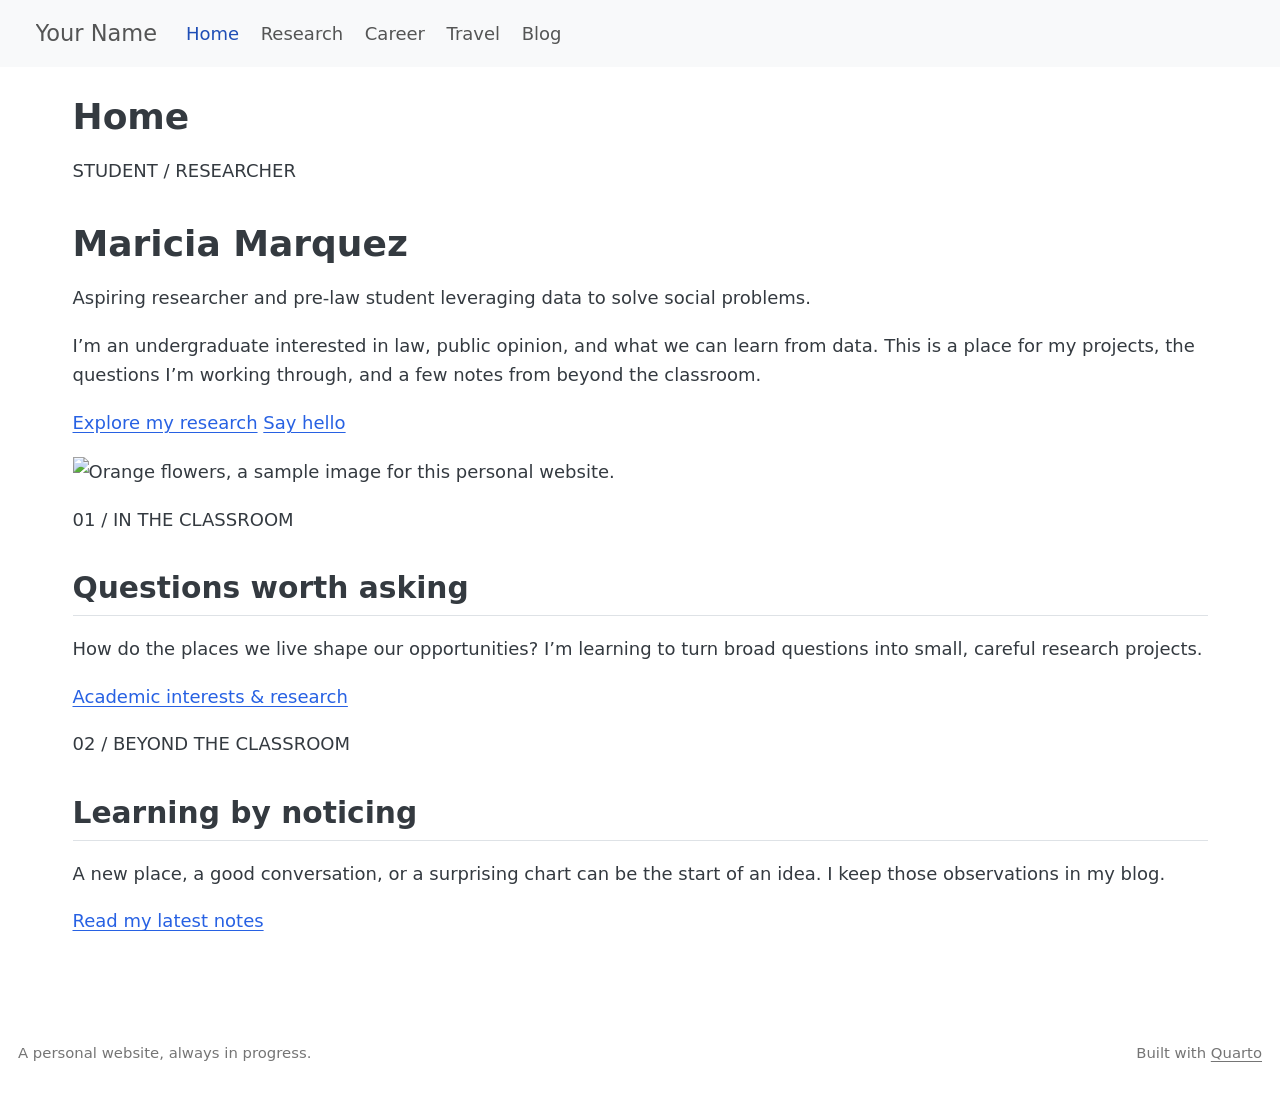
==== docs/index.html @ a5528a69 "update image" ====
<!DOCTYPE html>
<html xmlns="http://www.w3.org/1999/xhtml" lang="en" xml:lang="en"><head>

<meta charset="utf-8">
<meta name="generator" content="quarto-1.8.25">

<meta name="viewport" content="width=device-width, initial-scale=1.0, user-scalable=yes">


<title>Home – Your Name</title>
<style>
code{white-space: pre-wrap;}
span.smallcaps{font-variant: small-caps;}
div.columns{display: flex; gap: min(4vw, 1.5em);}
div.column{flex: auto; overflow-x: auto;}
div.hanging-indent{margin-left: 1.5em; text-indent: -1.5em;}
ul.task-list{list-style: none;}
ul.task-list li input[type="checkbox"] {
  width: 0.8em;
  margin: 0 0.8em 0.2em -1em; /* quarto-specific, see https://github.com/quarto-dev/quarto-cli/issues/4556 */ 
  vertical-align: middle;
}
</style>


<script src="site_libs/quarto-nav/quarto-nav.js"></script>
<script src="site_libs/quarto-nav/headroom.min.js"></script>
<script src="site_libs/clipboard/clipboard.min.js"></script>
<script src="site_libs/quarto-html/quarto.js" type="module"></script>
<script src="site_libs/quarto-html/tabsets/tabsets.js" type="module"></script>
<script src="site_libs/quarto-html/axe/axe-check.js" type="module"></script>
<script src="site_libs/quarto-html/popper.min.js"></script>
<script src="site_libs/quarto-html/tippy.umd.min.js"></script>
<link href="site_libs/quarto-html/tippy.css" rel="stylesheet">
<link href="site_libs/quarto-html/quarto-syntax-highlighting-7b89279ff1a6dce999919e0e67d4d9ec.css" rel="stylesheet" id="quarto-text-highlighting-styles">
<script src="site_libs/bootstrap/bootstrap.min.js"></script>
<link href="site_libs/bootstrap/bootstrap-icons.css" rel="stylesheet">
<link href="site_libs/bootstrap/bootstrap-f6d38c8fd67fa049058913888294f1d0.min.css" rel="stylesheet" append-hash="true" id="quarto-bootstrap" data-mode="light">
<script id="quarto-search-options" type="application/json">{
  "language": {
    "search-no-results-text": "No results",
    "search-matching-documents-text": "matching documents",
    "search-copy-link-title": "Copy link to search",
    "search-hide-matches-text": "Hide additional matches",
    "search-more-match-text": "more match in this document",
    "search-more-matches-text": "more matches in this document",
    "search-clear-button-title": "Clear",
    "search-text-placeholder": "",
    "search-detached-cancel-button-title": "Cancel",
    "search-submit-button-title": "Submit",
    "search-label": "Search"
  }
}</script>


<link rel="stylesheet" href="./_design/styles.css">
</head>

<body class="nav-fixed home-page quarto-light">

<div id="quarto-search-results"></div>
  <header id="quarto-header" class="headroom fixed-top">
    <nav class="navbar navbar-expand-lg " data-bs-theme="dark">
      <div class="navbar-container container-fluid">
      <div class="navbar-brand-container mx-auto">
    <a href="./index.html" class="navbar-brand navbar-brand-logo">
    </a>
    <a class="navbar-brand" href="./index.html">
    <span class="navbar-title">Your Name</span>
    </a>
  </div>
          <button class="navbar-toggler" type="button" data-bs-toggle="collapse" data-bs-target="#navbarCollapse" aria-controls="navbarCollapse" role="menu" aria-expanded="false" aria-label="Toggle navigation" onclick="if (window.quartoToggleHeadroom) { window.quartoToggleHeadroom(); }">
  <span class="navbar-toggler-icon"></span>
</button>
          <div class="collapse navbar-collapse" id="navbarCollapse">
            <ul class="navbar-nav navbar-nav-scroll me-auto">
  <li class="nav-item">
    <a class="nav-link active" href="./index.html" aria-current="page"> 
<span class="menu-text">Home</span></a>
  </li>  
  <li class="nav-item">
    <a class="nav-link" href="./research.html"> 
<span class="menu-text">Research</span></a>
  </li>  
  <li class="nav-item">
    <a class="nav-link" href="./career.html"> 
<span class="menu-text">Career</span></a>
  </li>  
  <li class="nav-item">
    <a class="nav-link" href="./travel.html"> 
<span class="menu-text">Travel</span></a>
  </li>  
  <li class="nav-item">
    <a class="nav-link" href="./blog.html"> 
<span class="menu-text">Blog</span></a>
  </li>  
</ul>
          </div> <!-- /navcollapse -->
            <div class="quarto-navbar-tools">
</div>
      </div> <!-- /container-fluid -->
    </nav>
</header>
<!-- content -->
<div id="quarto-content" class="quarto-container page-columns page-rows-contents page-layout-full page-navbar">
<!-- sidebar -->
<!-- margin-sidebar -->
    
<!-- main -->
<main class="content column-page" id="quarto-document-content">

<header id="title-block-header" class="quarto-title-block default">
<div class="quarto-title">
<h1 class="title">Home</h1>
</div>



<div class="quarto-title-meta column-page">

    
  
    
  </div>
  


</header>


<!-- HOME: replace the name, introduction, and email below. Keep the ::: layout lines. -->
<div class="home-hero">
<div class="hero-copy">
<p><span class="eyebrow">STUDENT / RESEARCHER</span></p>
<section id="maricia-marquez" class="level1 display-name">
<h1 class="display-name">Maricia Marquez</h1>
<p><span class="hero-subtitle">Aspiring researcher and pre-law student leveraging data to solve social problems.</span></p>
<p>I’m an undergraduate interested in law, public opinion, and what we can learn from data. This is a place for my projects, the questions I’m working through, and a few notes from beyond the classroom.</p>
<p><a href="./research.html" class="primary-link">Explore my research</a> <a href="mailto:you@example.com" class="quiet-link">Say hello</a></p>
</section>
</div>
<div class="hero-photo">
<!-- Replace images/profile.jpg with your photo. Update the description in fig-alt too. -->
<p><img src="./Users/marciemarquez/Downloads/Computational Social Science/Academic Website/images/MariciaMarquez_Headshot copy.jpg" class="img-fluid" alt="Orange flowers, a sample image for this personal website."></p>
</div>
</div>
<div class="home-notes">
<div class="home-note">
<p><span class="eyebrow">01 / IN THE CLASSROOM</span></p>
<section id="questions-worth-asking" class="level2">
<h2 data-anchor-id="questions-worth-asking">Questions worth asking</h2>
<p>How do the places we live shape our opportunities? I’m learning to turn broad questions into small, careful research projects.</p>
<p><a href="./research.html">Academic interests &amp; research</a></p>
</section>
</div>
<div class="home-note">
<p><span class="eyebrow">02 / BEYOND THE CLASSROOM</span></p>
<section id="learning-by-noticing" class="level2">
<h2 data-anchor-id="learning-by-noticing">Learning by noticing</h2>
<p>A new place, a good conversation, or a surprising chart can be the start of an idea. I keep those observations in my blog.</p>
<p><a href="./blog.html">Read my latest notes</a></p>
</section>
</div>
</div>



</main> <!-- /main -->
<script id="quarto-html-after-body" type="application/javascript">
  window.document.addEventListener("DOMContentLoaded", function (event) {
    const isCodeAnnotation = (el) => {
      for (const clz of el.classList) {
        if (clz.startsWith('code-annotation-')) {                     
          return true;
        }
      }
      return false;
    }
    const onCopySuccess = function(e) {
      // button target
      const button = e.trigger;
      // don't keep focus
      button.blur();
      // flash "checked"
      button.classList.add('code-copy-button-checked');
      var currentTitle = button.getAttribute("title");
      button.setAttribute("title", "Copied!");
      let tooltip;
      if (window.bootstrap) {
        button.setAttribute("data-bs-toggle", "tooltip");
        button.setAttribute("data-bs-placement", "left");
        button.setAttribute("data-bs-title", "Copied!");
        tooltip = new bootstrap.Tooltip(button, 
          { trigger: "manual", 
            customClass: "code-copy-button-tooltip",
            offset: [0, -8]});
        tooltip.show();    
      }
      setTimeout(function() {
        if (tooltip) {
          tooltip.hide();
          button.removeAttribute("data-bs-title");
          button.removeAttribute("data-bs-toggle");
          button.removeAttribute("data-bs-placement");
        }
        button.setAttribute("title", currentTitle);
        button.classList.remove('code-copy-button-checked');
      }, 1000);
      // clear code selection
      e.clearSelection();
    }
    const getTextToCopy = function(trigger) {
      const outerScaffold = trigger.parentElement.cloneNode(true);
      const codeEl = outerScaffold.querySelector('code');
      for (const childEl of codeEl.children) {
        if (isCodeAnnotation(childEl)) {
          childEl.remove();
        }
      }
      return codeEl.innerText;
    }
    const clipboard = new window.ClipboardJS('.code-copy-button:not([data-in-quarto-modal])', {
      text: getTextToCopy
    });
    clipboard.on('success', onCopySuccess);
    if (window.document.getElementById('quarto-embedded-source-code-modal')) {
      const clipboardModal = new window.ClipboardJS('.code-copy-button[data-in-quarto-modal]', {
        text: getTextToCopy,
        container: window.document.getElementById('quarto-embedded-source-code-modal')
      });
      clipboardModal.on('success', onCopySuccess);
    }
      var localhostRegex = new RegExp(/^(?:http|https):\/\/localhost\:?[0-9]*\//);
      var mailtoRegex = new RegExp(/^mailto:/);
        var filterRegex = new RegExp('/' + window.location.host + '/');
      var isInternal = (href) => {
          return filterRegex.test(href) || localhostRegex.test(href) || mailtoRegex.test(href);
      }
      // Inspect non-navigation links and adorn them if external
     var links = window.document.querySelectorAll('a[href]:not(.nav-link):not(.navbar-brand):not(.toc-action):not(.sidebar-link):not(.sidebar-item-toggle):not(.pagination-link):not(.no-external):not([aria-hidden]):not(.dropdown-item):not(.quarto-navigation-tool):not(.about-link)');
      for (var i=0; i<links.length; i++) {
        const link = links[i];
        if (!isInternal(link.href)) {
          // undo the damage that might have been done by quarto-nav.js in the case of
          // links that we want to consider external
          if (link.dataset.originalHref !== undefined) {
            link.href = link.dataset.originalHref;
          }
            // target, if specified
            link.setAttribute("target", "_blank");
            if (link.getAttribute("rel") === null) {
              link.setAttribute("rel", "noopener");
            }
        }
      }
    function tippyHover(el, contentFn, onTriggerFn, onUntriggerFn) {
      const config = {
        allowHTML: true,
        maxWidth: 500,
        delay: 100,
        arrow: false,
        appendTo: function(el) {
            return el.parentElement;
        },
        interactive: true,
        interactiveBorder: 10,
        theme: 'quarto',
        placement: 'bottom-start',
      };
      if (contentFn) {
        config.content = contentFn;
      }
      if (onTriggerFn) {
        config.onTrigger = onTriggerFn;
      }
      if (onUntriggerFn) {
        config.onUntrigger = onUntriggerFn;
      }
      window.tippy(el, config); 
    }
    const noterefs = window.document.querySelectorAll('a[role="doc-noteref"]');
    for (var i=0; i<noterefs.length; i++) {
      const ref = noterefs[i];
      tippyHover(ref, function() {
        // use id or data attribute instead here
        let href = ref.getAttribute('data-footnote-href') || ref.getAttribute('href');
        try { href = new URL(href).hash; } catch {}
        const id = href.replace(/^#\/?/, "");
        const note = window.document.getElementById(id);
        if (note) {
          return note.innerHTML;
        } else {
          return "";
        }
      });
    }
    const xrefs = window.document.querySelectorAll('a.quarto-xref');
    const processXRef = (id, note) => {
      // Strip column container classes
      const stripColumnClz = (el) => {
        el.classList.remove("page-full", "page-columns");
        if (el.children) {
          for (const child of el.children) {
            stripColumnClz(child);
          }
        }
      }
      stripColumnClz(note)
      if (id === null || id.startsWith('sec-')) {
        // Special case sections, only their first couple elements
        const container = document.createElement("div");
        if (note.children && note.children.length > 2) {
          container.appendChild(note.children[0].cloneNode(true));
          for (let i = 1; i < note.children.length; i++) {
            const child = note.children[i];
            if (child.tagName === "P" && child.innerText === "") {
              continue;
            } else {
              container.appendChild(child.cloneNode(true));
              break;
            }
          }
          if (window.Quarto?.typesetMath) {
            window.Quarto.typesetMath(container);
          }
          return container.innerHTML
        } else {
          if (window.Quarto?.typesetMath) {
            window.Quarto.typesetMath(note);
          }
          return note.innerHTML;
        }
      } else {
        // Remove any anchor links if they are present
        const anchorLink = note.querySelector('a.anchorjs-link');
        if (anchorLink) {
          anchorLink.remove();
        }
        if (window.Quarto?.typesetMath) {
          window.Quarto.typesetMath(note);
        }
        if (note.classList.contains("callout")) {
          return note.outerHTML;
        } else {
          return note.innerHTML;
        }
      }
    }
    for (var i=0; i<xrefs.length; i++) {
      const xref = xrefs[i];
      tippyHover(xref, undefined, function(instance) {
        instance.disable();
        let url = xref.getAttribute('href');
        let hash = undefined; 
        if (url.startsWith('#')) {
          hash = url;
        } else {
          try { hash = new URL(url).hash; } catch {}
        }
        if (hash) {
          const id = hash.replace(/^#\/?/, "");
          const note = window.document.getElementById(id);
          if (note !== null) {
            try {
              const html = processXRef(id, note.cloneNode(true));
              instance.setContent(html);
            } finally {
              instance.enable();
              instance.show();
            }
          } else {
            // See if we can fetch this
            fetch(url.split('#')[0])
            .then(res => res.text())
            .then(html => {
              const parser = new DOMParser();
              const htmlDoc = parser.parseFromString(html, "text/html");
              const note = htmlDoc.getElementById(id);
              if (note !== null) {
                const html = processXRef(id, note);
                instance.setContent(html);
              } 
            }).finally(() => {
              instance.enable();
              instance.show();
            });
          }
        } else {
          // See if we can fetch a full url (with no hash to target)
          // This is a special case and we should probably do some content thinning / targeting
          fetch(url)
          .then(res => res.text())
          .then(html => {
            const parser = new DOMParser();
            const htmlDoc = parser.parseFromString(html, "text/html");
            const note = htmlDoc.querySelector('main.content');
            if (note !== null) {
              // This should only happen for chapter cross references
              // (since there is no id in the URL)
              // remove the first header
              if (note.children.length > 0 && note.children[0].tagName === "HEADER") {
                note.children[0].remove();
              }
              const html = processXRef(null, note);
              instance.setContent(html);
            } 
          }).finally(() => {
            instance.enable();
            instance.show();
          });
        }
      }, function(instance) {
      });
    }
        let selectedAnnoteEl;
        const selectorForAnnotation = ( cell, annotation) => {
          let cellAttr = 'data-code-cell="' + cell + '"';
          let lineAttr = 'data-code-annotation="' +  annotation + '"';
          const selector = 'span[' + cellAttr + '][' + lineAttr + ']';
          return selector;
        }
        const selectCodeLines = (annoteEl) => {
          const doc = window.document;
          const targetCell = annoteEl.getAttribute("data-target-cell");
          const targetAnnotation = annoteEl.getAttribute("data-target-annotation");
          const annoteSpan = window.document.querySelector(selectorForAnnotation(targetCell, targetAnnotation));
          const lines = annoteSpan.getAttribute("data-code-lines").split(",");
          const lineIds = lines.map((line) => {
            return targetCell + "-" + line;
          })
          let top = null;
          let height = null;
          let parent = null;
          if (lineIds.length > 0) {
              //compute the position of the single el (top and bottom and make a div)
              const el = window.document.getElementById(lineIds[0]);
              top = el.offsetTop;
              height = el.offsetHeight;
              parent = el.parentElement.parentElement;
            if (lineIds.length > 1) {
              const lastEl = window.document.getElementById(lineIds[lineIds.length - 1]);
              const bottom = lastEl.offsetTop + lastEl.offsetHeight;
              height = bottom - top;
            }
            if (top !== null && height !== null && parent !== null) {
              // cook up a div (if necessary) and position it 
              let div = window.document.getElementById("code-annotation-line-highlight");
              if (div === null) {
                div = window.document.createElement("div");
                div.setAttribute("id", "code-annotation-line-highlight");
                div.style.position = 'absolute';
                parent.appendChild(div);
              }
              div.style.top = top - 2 + "px";
              div.style.height = height + 4 + "px";
              div.style.left = 0;
              let gutterDiv = window.document.getElementById("code-annotation-line-highlight-gutter");
              if (gutterDiv === null) {
                gutterDiv = window.document.createElement("div");
                gutterDiv.setAttribute("id", "code-annotation-line-highlight-gutter");
                gutterDiv.style.position = 'absolute';
                const codeCell = window.document.getElementById(targetCell);
                const gutter = codeCell.querySelector('.code-annotation-gutter');
                gutter.appendChild(gutterDiv);
              }
              gutterDiv.style.top = top - 2 + "px";
              gutterDiv.style.height = height + 4 + "px";
            }
            selectedAnnoteEl = annoteEl;
          }
        };
        const unselectCodeLines = () => {
          const elementsIds = ["code-annotation-line-highlight", "code-annotation-line-highlight-gutter"];
          elementsIds.forEach((elId) => {
            const div = window.document.getElementById(elId);
            if (div) {
              div.remove();
            }
          });
          selectedAnnoteEl = undefined;
        };
          // Handle positioning of the toggle
      window.addEventListener(
        "resize",
        throttle(() => {
          elRect = undefined;
          if (selectedAnnoteEl) {
            selectCodeLines(selectedAnnoteEl);
          }
        }, 10)
      );
      function throttle(fn, ms) {
      let throttle = false;
      let timer;
        return (...args) => {
          if(!throttle) { // first call gets through
              fn.apply(this, args);
              throttle = true;
          } else { // all the others get throttled
              if(timer) clearTimeout(timer); // cancel #2
              timer = setTimeout(() => {
                fn.apply(this, args);
                timer = throttle = false;
              }, ms);
          }
        };
      }
        // Attach click handler to the DT
        const annoteDls = window.document.querySelectorAll('dt[data-target-cell]');
        for (const annoteDlNode of annoteDls) {
          annoteDlNode.addEventListener('click', (event) => {
            const clickedEl = event.target;
            if (clickedEl !== selectedAnnoteEl) {
              unselectCodeLines();
              const activeEl = window.document.querySelector('dt[data-target-cell].code-annotation-active');
              if (activeEl) {
                activeEl.classList.remove('code-annotation-active');
              }
              selectCodeLines(clickedEl);
              clickedEl.classList.add('code-annotation-active');
            } else {
              // Unselect the line
              unselectCodeLines();
              clickedEl.classList.remove('code-annotation-active');
            }
          });
        }
    const findCites = (el) => {
      const parentEl = el.parentElement;
      if (parentEl) {
        const cites = parentEl.dataset.cites;
        if (cites) {
          return {
            el,
            cites: cites.split(' ')
          };
        } else {
          return findCites(el.parentElement)
        }
      } else {
        return undefined;
      }
    };
    var bibliorefs = window.document.querySelectorAll('a[role="doc-biblioref"]');
    for (var i=0; i<bibliorefs.length; i++) {
      const ref = bibliorefs[i];
      const citeInfo = findCites(ref);
      if (citeInfo) {
        tippyHover(citeInfo.el, function() {
          var popup = window.document.createElement('div');
          citeInfo.cites.forEach(function(cite) {
            var citeDiv = window.document.createElement('div');
            citeDiv.classList.add('hanging-indent');
            citeDiv.classList.add('csl-entry');
            var biblioDiv = window.document.getElementById('ref-' + cite);
            if (biblioDiv) {
              citeDiv.innerHTML = biblioDiv.innerHTML;
            }
            popup.appendChild(citeDiv);
          });
          return popup.innerHTML;
        });
      }
    }
  });
  </script>
</div> <!-- /content -->
<footer class="footer">
  <div class="nav-footer">
    <div class="nav-footer-left">
<p>A personal website, always in progress.</p>
</div>   
    <div class="nav-footer-center">
      &nbsp;
    </div>
    <div class="nav-footer-right">
<p>Built with <a href="https://quarto.org/">Quarto</a></p>
</div>
  </div>
</footer>




</body></html>
---- docs/site_libs/quarto-html/quarto-syntax-highlighting-7b89279ff1a6dce999919e0e67d4d9ec.css ----
/* quarto syntax highlight colors */
:root {
  --quarto-hl-ot-color: #003B4F;
  --quarto-hl-at-color: #657422;
  --quarto-hl-ss-color: #20794D;
  --quarto-hl-an-color: #5E5E5E;
  --quarto-hl-fu-color: #4758AB;
  --quarto-hl-st-color: #20794D;
  --quarto-hl-cf-color: #003B4F;
  --quarto-hl-op-color: #5E5E5E;
  --quarto-hl-er-color: #AD0000;
  --quarto-hl-bn-color: #AD0000;
  --quarto-hl-al-color: #AD0000;
  --quarto-hl-va-color: #111111;
  --quarto-hl-bu-color: inherit;
  --quarto-hl-ex-color: inherit;
  --quarto-hl-pp-color: #AD0000;
  --quarto-hl-in-color: #5E5E5E;
  --quarto-hl-vs-color: #20794D;
  --quarto-hl-wa-color: #5E5E5E;
  --quarto-hl-do-color: #5E5E5E;
  --quarto-hl-im-color: #00769E;
  --quarto-hl-ch-color: #20794D;
  --quarto-hl-dt-color: #AD0000;
  --quarto-hl-fl-color: #AD0000;
  --quarto-hl-co-color: #5E5E5E;
  --quarto-hl-cv-color: #5E5E5E;
  --quarto-hl-cn-color: #8f5902;
  --quarto-hl-sc-color: #5E5E5E;
  --quarto-hl-dv-color: #AD0000;
  --quarto-hl-kw-color: #003B4F;
}

/* other quarto variables */
:root {
  --quarto-font-monospace: SFMono-Regular, Menlo, Monaco, Consolas, "Liberation Mono", "Courier New", monospace;
}

/* syntax highlight based on Pandoc's rules */
pre > code.sourceCode > span {
  color: #003B4F;
}

code.sourceCode > span {
  color: #003B4F;
}

div.sourceCode,
div.sourceCode pre.sourceCode {
  color: #003B4F;
}

/* Normal */
code span {
  color: #003B4F;
}

/* Alert */
code span.al {
  color: #AD0000;
  font-style: inherit;
}

/* Annotation */
code span.an {
  color: #5E5E5E;
  font-style: inherit;
}

/* Attribute */
code span.at {
  color: #657422;
  font-style: inherit;
}

/* BaseN */
code span.bn {
  color: #AD0000;
  font-style: inherit;
}

/* BuiltIn */
code span.bu {
  font-style: inherit;
}

/* ControlFlow */
code span.cf {
  color: #003B4F;
  font-weight: bold;
  font-style: inherit;
}

/* Char */
code span.ch {
  color: #20794D;
  font-style: inherit;
}

/* Constant */
code span.cn {
  color: #8f5902;
  font-style: inherit;
}

/* Comment */
code span.co {
  color: #5E5E5E;
  font-style: inherit;
}

/* CommentVar */
code span.cv {
  color: #5E5E5E;
  font-style: italic;
}

/* Documentation */
code span.do {
  color: #5E5E5E;
  font-style: italic;
}

/* DataType */
code span.dt {
  color: #AD0000;
  font-style: inherit;
}

/* DecVal */
code span.dv {
  color: #AD0000;
  font-style: inherit;
}

/* Error */
code span.er {
  color: #AD0000;
  font-style: inherit;
}

/* Extension */
code span.ex {
  font-style: inherit;
}

/* Float */
code span.fl {
  color: #AD0000;
  font-style: inherit;
}

/* Function */
code span.fu {
  color: #4758AB;
  font-style: inherit;
}

/* Import */
code span.im {
  color: #00769E;
  font-style: inherit;
}

/* Information */
code span.in {
  color: #5E5E5E;
  font-style: inherit;
}

/* Keyword */
code span.kw {
  color: #003B4F;
  font-weight: bold;
  font-style: inherit;
}

/* Operator */
code span.op {
  color: #5E5E5E;
  font-style: inherit;
}

/* Other */
code span.ot {
  color: #003B4F;
  font-style: inherit;
}

/* Preprocessor */
code span.pp {
  color: #AD0000;
  font-style: inherit;
}

/* SpecialChar */
code span.sc {
  color: #5E5E5E;
  font-style: inherit;
}

/* SpecialString */
code span.ss {
  color: #20794D;
  font-style: inherit;
}

/* String */
code span.st {
  color: #20794D;
  font-style: inherit;
}

/* Variable */
code span.va {
  color: #111111;
  font-style: inherit;
}

/* VerbatimString */
code span.vs {
  color: #20794D;
  font-style: inherit;
}

/* Warning */
code span.wa {
  color: #5E5E5E;
  font-style: italic;
}

.prevent-inlining {
  content: "</";
}

/*# sourceMappingURL=3944bc705cfaf4c80e56f77c5205168a.css.map */
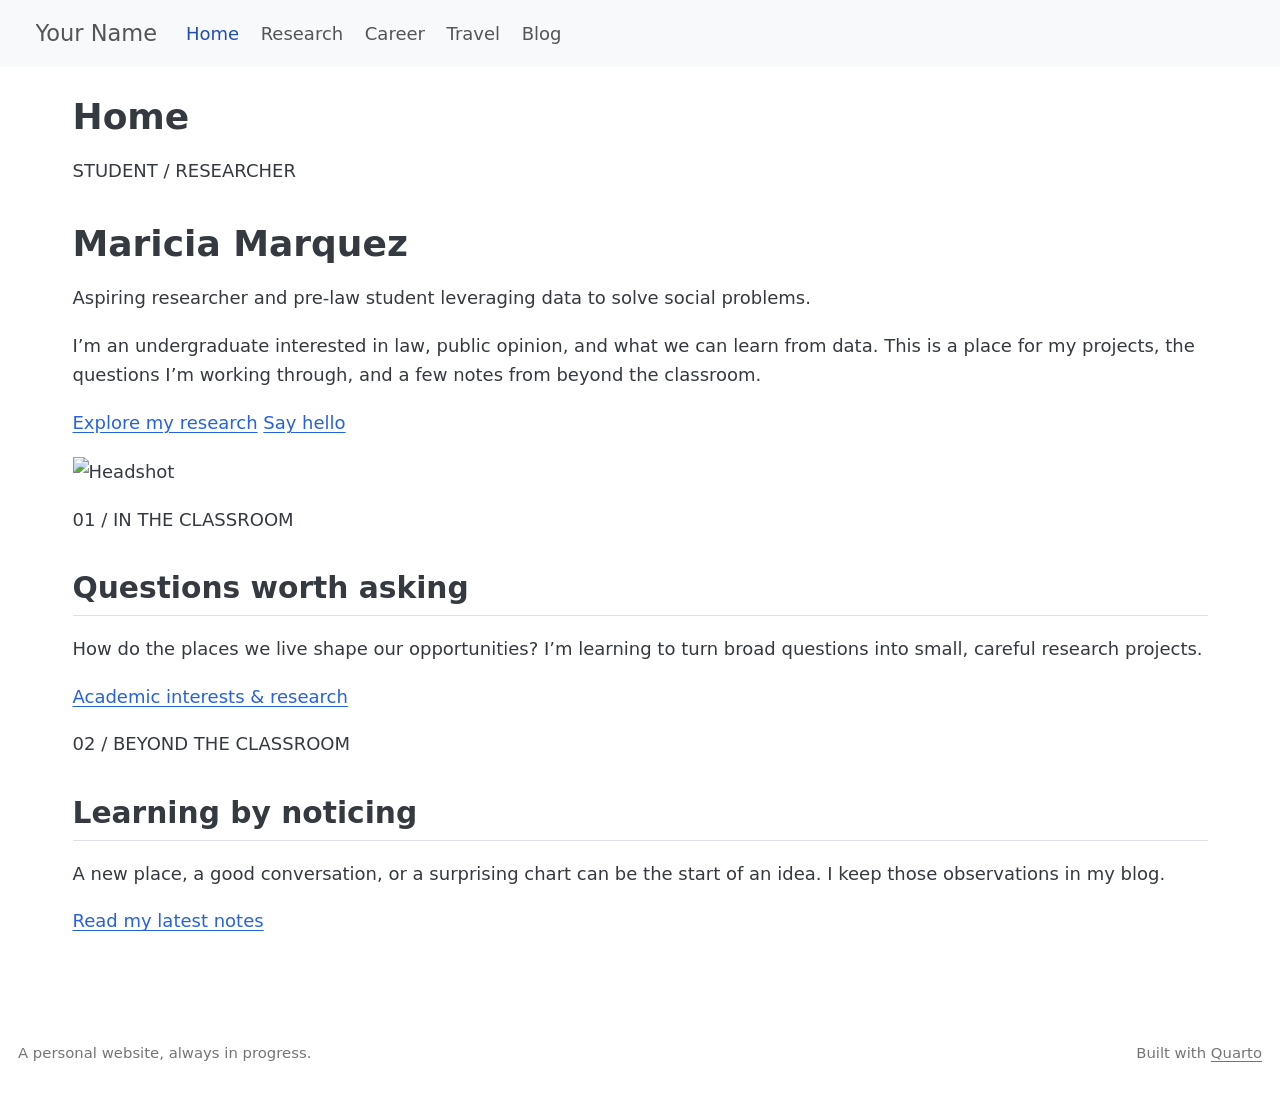
==== commit fe8beda1: "image fix" ====
--- a/docs/index.html
+++ b/docs/index.html
@@ -141,7 +141,7 @@
 </div>
 <div class="hero-photo">
 <!-- Replace images/profile.jpg with your photo. Update the description in fig-alt too. -->
-<p><img src="./Users/marciemarquez/Downloads/Computational Social Science/Academic Website/images/MariciaMarquez_Headshot copy.jpg" class="img-fluid" alt="Orange flowers, a sample image for this personal website."></p>
+<p><img src="./Users/marciemarquez/Downloads/Computational Social Science/Academic Website/images/MariciaMarquez_Headshot copy.jpg" class="img-fluid" alt="Headshot"></p>
 </div>
 </div>
 <div class="home-notes">
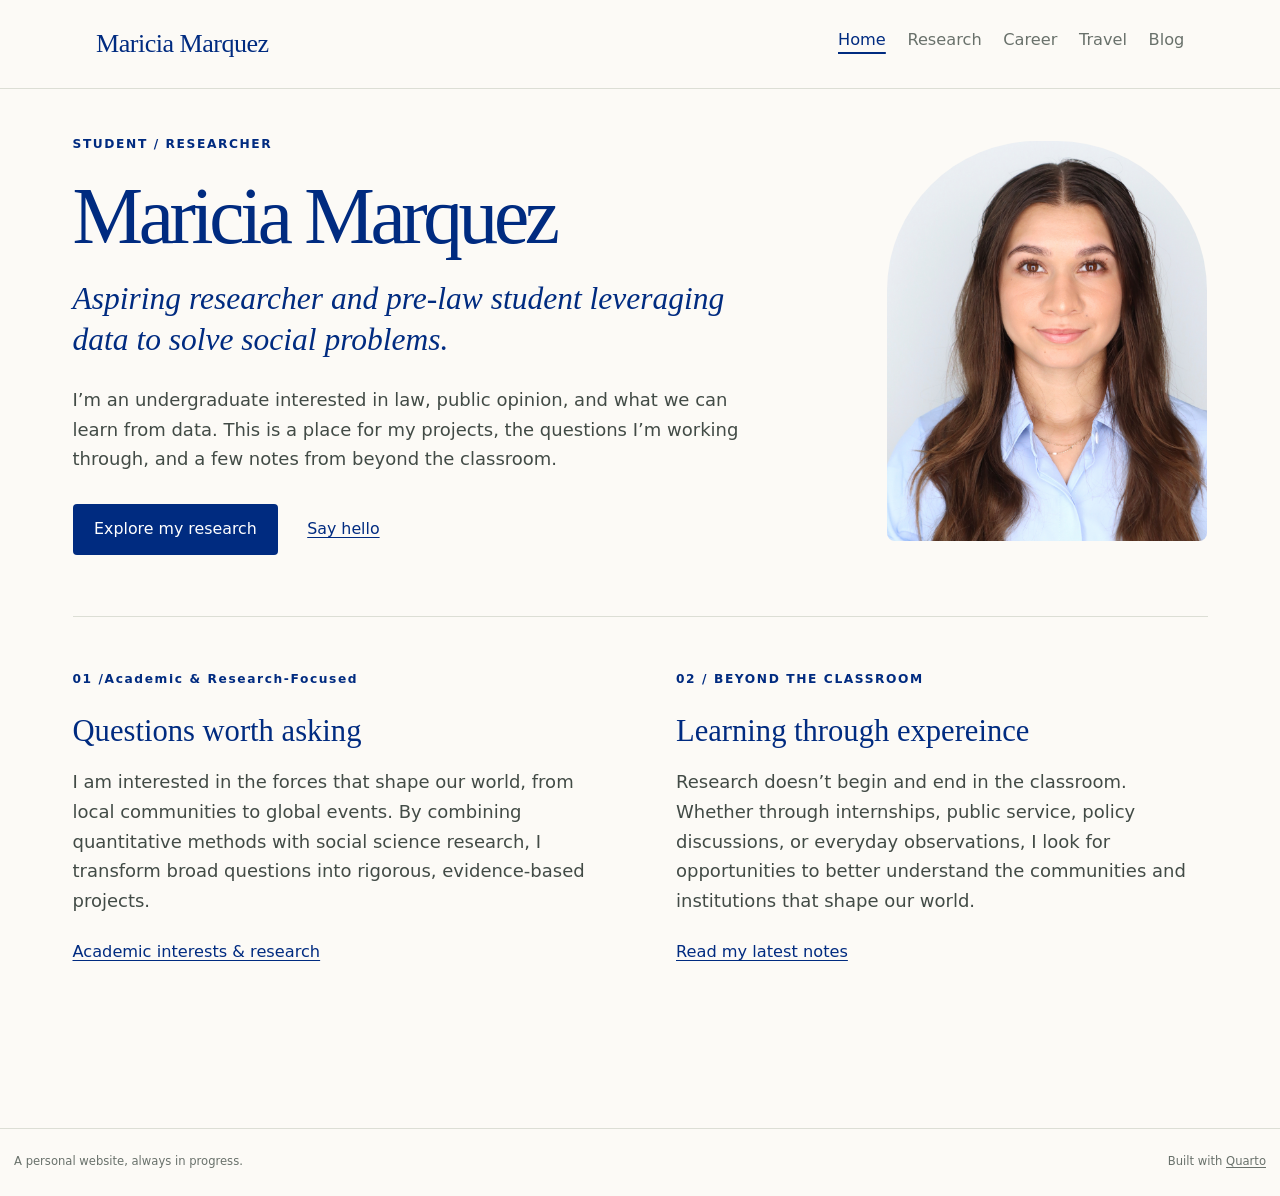
==== commit 12482bb5: "font, name, info update to homepage" ====
--- a/docs/index.html
+++ b/docs/index.html
@@ -7,7 +7,7 @@
 <meta name="viewport" content="width=device-width, initial-scale=1.0, user-scalable=yes">
 
 
-<title>Home – Your Name</title>
+<title>Home – Maricia Marquez</title>
 <style>
 code{white-space: pre-wrap;}
 span.smallcaps{font-variant: small-caps;}
@@ -66,7 +66,7 @@
     <a href="./index.html" class="navbar-brand navbar-brand-logo">
     </a>
     <a class="navbar-brand" href="./index.html">
-    <span class="navbar-title">Your Name</span>
+    <span class="navbar-title">Maricia Marquez</span>
     </a>
   </div>
           <button class="navbar-toggler" type="button" data-bs-toggle="collapse" data-bs-target="#navbarCollapse" aria-controls="navbarCollapse" role="menu" aria-expanded="false" aria-label="Toggle navigation" onclick="if (window.quartoToggleHeadroom) { window.quartoToggleHeadroom(); }">
@@ -136,28 +136,28 @@
 <h1 class="display-name">Maricia Marquez</h1>
 <p><span class="hero-subtitle">Aspiring researcher and pre-law student leveraging data to solve social problems.</span></p>
 <p>I’m an undergraduate interested in law, public opinion, and what we can learn from data. This is a place for my projects, the questions I’m working through, and a few notes from beyond the classroom.</p>
-<p><a href="./research.html" class="primary-link">Explore my research</a> <a href="mailto:you@example.com" class="quiet-link">Say hello</a></p>
+<p><a href="./research.html" class="primary-link">Explore my research</a> <a href="mariciamarquez@gmail.com" class="quiet-link">Say hello</a></p>
 </section>
 </div>
 <div class="hero-photo">
 <!-- Replace images/profile.jpg with your photo. Update the description in fig-alt too. -->
-<p><img src="./Users/marciemarquez/Downloads/Computational Social Science/Academic Website/images/MariciaMarquez_Headshot copy.jpg" class="img-fluid" alt="Headshot"></p>
+<p><img src="images/MariciaMarquez_Headshot_copy.jpg" class="img-fluid" alt="Headshot"></p>
 </div>
 </div>
 <div class="home-notes">
 <div class="home-note">
-<p><span class="eyebrow">01 / IN THE CLASSROOM</span></p>
+<p><span class="eyebrow">01 /Academic &amp; Research-Focused</span></p>
 <section id="questions-worth-asking" class="level2">
 <h2 data-anchor-id="questions-worth-asking">Questions worth asking</h2>
-<p>How do the places we live shape our opportunities? I’m learning to turn broad questions into small, careful research projects.</p>
+<p>I am interested in the forces that shape our world, from local communities to global events. By combining quantitative methods with social science research, I transform broad questions into rigorous, evidence-based projects.</p>
 <p><a href="./research.html">Academic interests &amp; research</a></p>
 </section>
 </div>
 <div class="home-note">
 <p><span class="eyebrow">02 / BEYOND THE CLASSROOM</span></p>
-<section id="learning-by-noticing" class="level2">
-<h2 data-anchor-id="learning-by-noticing">Learning by noticing</h2>
-<p>A new place, a good conversation, or a surprising chart can be the start of an idea. I keep those observations in my blog.</p>
+<section id="learning-through-expereince" class="level2">
+<h2 data-anchor-id="learning-through-expereince">Learning through expereince</h2>
+<p>Research doesn’t begin and end in the classroom. Whether through internships, public service, policy discussions, or everyday observations, I look for opportunities to better understand the communities and institutions that shape our world.</p>
 <p><a href="./blog.html">Read my latest notes</a></p>
 </section>
 </div>
@@ -232,7 +232,7 @@
     }
       var localhostRegex = new RegExp(/^(?:http|https):\/\/localhost\:?[0-9]*\//);
       var mailtoRegex = new RegExp(/^mailto:/);
-        var filterRegex = new RegExp('/' + window.location.host + '/');
+        var filterRegex = new RegExp("https:\/\/mariciamarquez\.github\.io\/Academic_Website\/");
       var isInternal = (href) => {
           return filterRegex.test(href) || localhostRegex.test(href) || mailtoRegex.test(href);
       }
--- a/docs/_design/styles.css
+++ b/docs/_design/styles.css
@@ -0,0 +1,107 @@
+/* Optional customization: change the dark accent color below.
+   Everything else can stay as it is while you write your site. */
+:root {
+  --paper: #fcfaf6;
+  --ink: #002B80;
+  --body-ink: #424b46;
+  --accent: #002B80;
+  --muted: #69716b;
+  --rule: #dcded5;
+  --serif: Georgia, "Times New Roman", serif;
+}
+
+body { background: var(--paper); color: var(--body-ink); }
+a { color: var(--accent); text-underline-offset: .2em; }
+a:hover { color: #173e32; }
+a:focus-visible, button:focus-visible {
+  outline: 3px solid var(--accent);
+  outline-offset: 5px;
+}
+h1, h2, h3, h4 { color: var(--ink); }
+h1, h2, h3 { font-family: var(--serif); font-weight: 400; }
+h1 { font-size: clamp(2.25rem, 4.4vw, 3.6rem); line-height: 1.13; letter-spacing: -.035em; }
+h2 { font-size: 1.9rem; border: 0; padding-bottom: 0; margin-top: 2.7rem; }
+h3 { font-size: 1.4rem; margin-top: 1.9rem; }
+p { margin-bottom: 1.15rem; }
+li { margin-bottom: .45rem; }
+strong { color: var(--ink); font-weight: 600; }
+
+/* Shared navigation. No extra dropdowns or social-icon extensions. */
+#quarto-header { border-bottom: 1px solid var(--rule); }
+.navbar { background: var(--paper) !important; padding: 1rem 0; }
+.navbar > .container-fluid { max-width: 1160px; margin: auto; padding: 0 32px; }
+.navbar-brand { color: var(--ink) !important; font: 1.45rem var(--serif); letter-spacing: -.02em; }
+.navbar-brand:hover { color: var(--accent) !important; }
+.navbar-nav { gap: .8rem; }
+.navbar .nav-link { color: var(--muted); font-size: .9rem; padding: .45rem .2rem !important; }
+.navbar .nav-link.active { color: var(--ink); text-decoration: underline; text-underline-offset: .45em; text-decoration-thickness: 2px; }
+.navbar .nav-link:hover { color: var(--accent); }
+.navbar-toggler { border: 1px solid var(--rule); border-radius: 4px; }
+
+.home-page #title-block-header { display: none; }
+main.content { padding-top: 2rem; margin-bottom: 4.5rem; }
+#title-block-header { margin-bottom: 2.6rem; padding-bottom: 1.8rem; border-bottom: 1px solid var(--rule); }
+#title-block-header .subtitle { color: var(--muted); font-size: 1.06rem; margin-top: .9rem; max-width: 42rem; }
+.quarto-title-meta { margin-top: 1.4rem; }
+.quarto-title-meta-heading { color: var(--muted); }
+
+/* Home page: the ::: layout blocks in index.qmd use these classes. */
+.home-hero { display: grid; grid-template-columns: minmax(0, 1.4fr) minmax(230px, .8fr); gap: 4rem; align-items: center; padding: 1.7rem 0 3.4rem; }
+.home-hero p:last-child { margin-bottom: 0; }
+.eyebrow, .project-label { color: var(--accent); font-size: .68rem; font-weight: 600; letter-spacing: .13em; line-height: 1.6; }
+h1.display-name { font-size: clamp(3.6rem, 6.2vw, 5.6rem); line-height: 1; margin: .8rem 0 1.25rem; letter-spacing: -.055em; }
+.hero-subtitle { display: inline-block; color: var(--ink); font: italic 1.75rem/1.3 var(--serif); margin-bottom: .2rem; }
+.hero-copy p { max-width: 37rem; }
+.hero-copy p:last-child { display: flex; gap: 1.6rem; align-items: center; flex-wrap: wrap; margin-top: 1.65rem; }
+.primary-link { display: inline-block; background: var(--accent); color: #fff !important; padding: .7rem 1.2rem; border-radius: 4px; text-decoration: none; font-size: .88rem; }
+.primary-link:hover { background: #234c3e; }
+.quiet-link { font-size: .88rem; }
+.hero-photo { justify-self: end; width: 100%; max-width: 320px; }
+.hero-photo p, .hero-photo figure { margin: 0; }
+.hero-photo img { width: 100%; aspect-ratio: 4 / 5; object-fit: cover; border-radius: 150px 150px 8px 8px; }
+.home-notes { border-top: 1px solid var(--rule); display: grid; grid-template-columns: 1fr 1fr; gap: 4rem; padding-top: 2.5rem; }
+.home-note h2 { font-size: 1.7rem; margin-top: .6rem; margin-bottom: 1rem; }
+.home-note p:last-child a { font-size: .9rem; }
+
+/* Photos and the automatic blog list. */
+.travel-photo { width: 100%; max-height: 480px; object-fit: cover; border-radius: 6px; }
+.quarto-listing { margin-top: 2rem; }
+.quarto-listing-default .quarto-post { border-bottom: 1px solid var(--rule); padding: 1.5rem 0; margin: 0; }
+.quarto-listing-default .quarto-post .listing-title { font: 1.6rem/1.2 var(--serif); margin-bottom: .7rem; }
+.quarto-listing-default .quarto-post .listing-title a { color: var(--ink); }
+.quarto-listing-default .quarto-post .listing-description { color: var(--body-ink); }
+.quarto-listing-default .quarto-post .metadata { color: var(--muted); font-size: .78rem; }
+.quarto-listing-default a { text-decoration: none; }
+.quarto-listing-default a:hover { text-decoration: underline; }
+.listing-no-matching { color: var(--muted); }
+
+.nav-footer { border-top: 1px solid var(--rule); color: var(--muted); font-size: .78rem; background: var(--paper); }
+.nav-footer a { color: var(--muted); }
+.nav-footer-left, .nav-footer-right { padding: .8rem 0; }
+
+@media (min-width: 992px) {
+  .navbar-collapse { justify-content: flex-end; }
+  .navbar-nav.me-auto { margin-right: 0 !important; }
+}
+@media (max-width: 991px) {
+  .navbar-nav { gap: .15rem; padding-top: 1rem; }
+  .navbar > .container-fluid { padding: 0 24px; }
+  .home-hero { gap: 2rem; }
+}
+@media (max-width: 680px) {
+  body { font-size: 17px; }
+  main.content { padding-top: 1.3rem; margin-bottom: 3rem; }
+  h1 { font-size: 2.5rem; }
+  h2 { font-size: 1.7rem; }
+  #title-block-header { margin-bottom: 2rem; }
+  .home-hero { grid-template-columns: 1fr; padding-top: .8rem; padding-bottom: 2.4rem; gap: 2rem; }
+  h1.display-name { font-size: 3.8rem; }
+  .hero-subtitle { font-size: 1.55rem; }
+  .hero-photo { justify-self: start; max-width: 270px; }
+  .home-notes { grid-template-columns: 1fr; gap: 2rem; padding-top: 2rem; }
+  .quarto-listing-default .quarto-post { flex-wrap: wrap; gap: .6rem; }
+  .quarto-listing-default .quarto-post .metadata { flex-basis: 100%; order: -1; }
+  .quarto-listing-default .quarto-post .body { flex-basis: 100%; }
+  .nav-footer { flex-direction: column; align-items: flex-start; gap: 0; }
+  .nav-footer-left, .nav-footer-right { text-align: left; padding: .5rem 0; }
+}
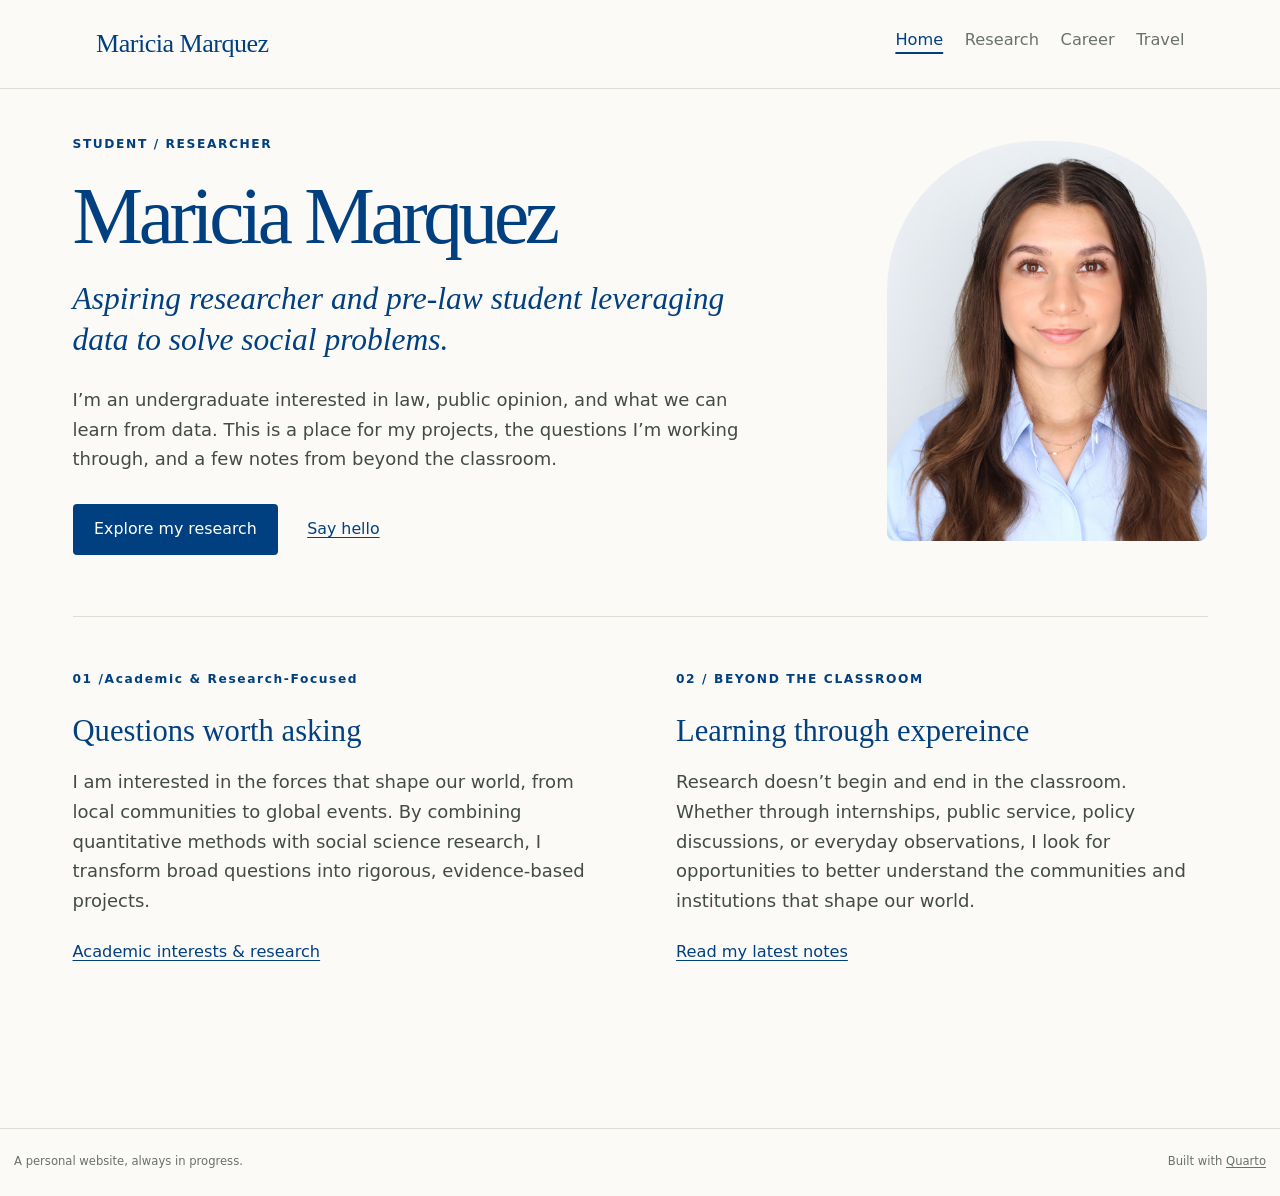
==== commit eb07624e: "blog delete and email fix" ====
--- a/docs/index.html
+++ b/docs/index.html
@@ -90,10 +90,6 @@
     <a class="nav-link" href="./travel.html"> 
 <span class="menu-text">Travel</span></a>
   </li>  
-  <li class="nav-item">
-    <a class="nav-link" href="./blog.html"> 
-<span class="menu-text">Blog</span></a>
-  </li>  
 </ul>
           </div> <!-- /navcollapse -->
             <div class="quarto-navbar-tools">
@@ -136,7 +132,7 @@
 <h1 class="display-name">Maricia Marquez</h1>
 <p><span class="hero-subtitle">Aspiring researcher and pre-law student leveraging data to solve social problems.</span></p>
 <p>I’m an undergraduate interested in law, public opinion, and what we can learn from data. This is a place for my projects, the questions I’m working through, and a few notes from beyond the classroom.</p>
-<p><a href="./research.html" class="primary-link">Explore my research</a> <a href="mariciamarquez@gmail.com" class="quiet-link">Say hello</a></p>
+<p><a href="./research.html" class="primary-link">Explore my research</a> <a href="mailto:mariciamarquez@gmail.com" class="quiet-link">Say hello</a></p>
 </section>
 </div>
 <div class="hero-photo">
@@ -158,7 +154,7 @@
 <section id="learning-through-expereince" class="level2">
 <h2 data-anchor-id="learning-through-expereince">Learning through expereince</h2>
 <p>Research doesn’t begin and end in the classroom. Whether through internships, public service, policy discussions, or everyday observations, I look for opportunities to better understand the communities and institutions that shape our world.</p>
-<p><a href="./blog.html">Read my latest notes</a></p>
+<p><a href="blog.qmd">Read my latest notes</a></p>
 </section>
 </div>
 </div>
--- a/docs/_design/styles.css
+++ b/docs/_design/styles.css
@@ -2,9 +2,9 @@
    Everything else can stay as it is while you write your site. */
 :root {
   --paper: #fcfaf6;
-  --ink: #002B80;
+  --ink: #004080;
   --body-ink: #424b46;
-  --accent: #002B80;
+  --accent: #004080;
   --muted: #69716b;
   --rule: #dcded5;
   --serif: Georgia, "Times New Roman", serif;
@@ -12,7 +12,7 @@
 
 body { background: var(--paper); color: var(--body-ink); }
 a { color: var(--accent); text-underline-offset: .2em; }
-a:hover { color: #173e32; }
+a:hover { color: #004080; }
 a:focus-visible, button:focus-visible {
   outline: 3px solid var(--accent);
   outline-offset: 5px;
@@ -54,7 +54,7 @@
 .hero-copy p { max-width: 37rem; }
 .hero-copy p:last-child { display: flex; gap: 1.6rem; align-items: center; flex-wrap: wrap; margin-top: 1.65rem; }
 .primary-link { display: inline-block; background: var(--accent); color: #fff !important; padding: .7rem 1.2rem; border-radius: 4px; text-decoration: none; font-size: .88rem; }
-.primary-link:hover { background: #234c3e; }
+.primary-link:hover { background: #004080; }
 .quiet-link { font-size: .88rem; }
 .hero-photo { justify-self: end; width: 100%; max-width: 320px; }
 .hero-photo p, .hero-photo figure { margin: 0; }
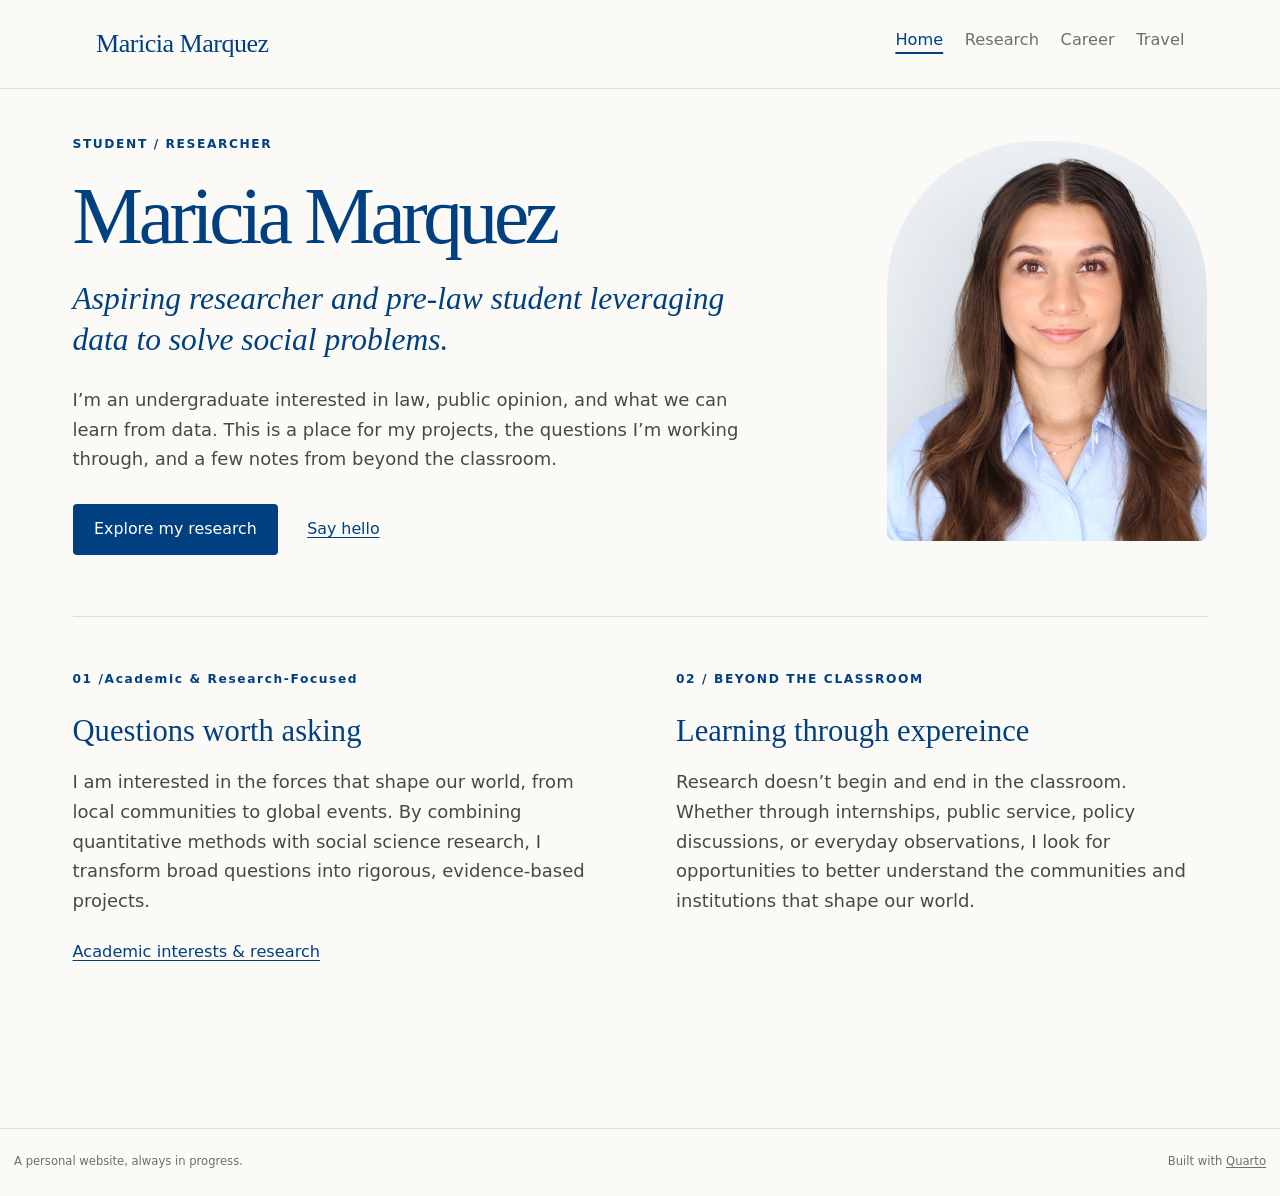
==== commit 3bda9257: "delete blog and posts" ====
--- a/docs/index.html
+++ b/docs/index.html
@@ -154,7 +154,6 @@
 <section id="learning-through-expereince" class="level2">
 <h2 data-anchor-id="learning-through-expereince">Learning through expereince</h2>
 <p>Research doesn’t begin and end in the classroom. Whether through internships, public service, policy discussions, or everyday observations, I look for opportunities to better understand the communities and institutions that shape our world.</p>
-<p><a href="blog.qmd">Read my latest notes</a></p>
 </section>
 </div>
 </div>
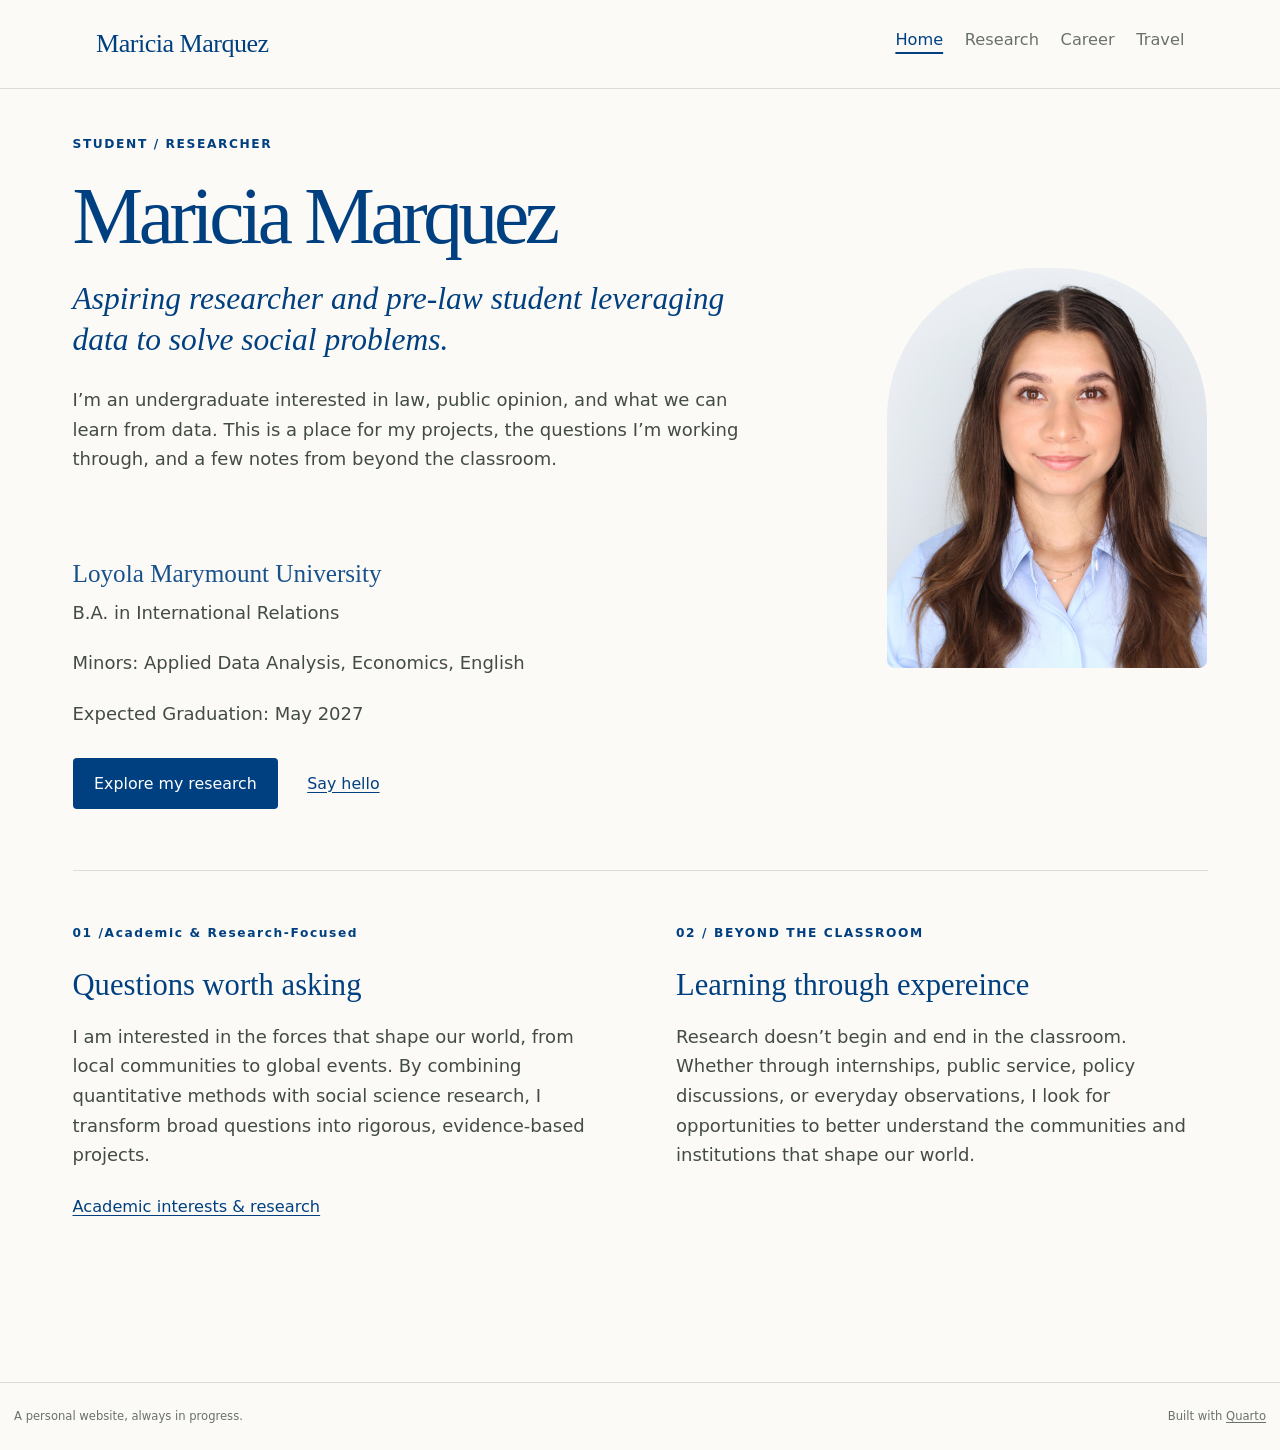
==== commit 01597164: "degree" ====
--- a/docs/index.html
+++ b/docs/index.html
@@ -132,7 +132,14 @@
 <h1 class="display-name">Maricia Marquez</h1>
 <p><span class="hero-subtitle">Aspiring researcher and pre-law student leveraging data to solve social problems.</span></p>
 <p>I’m an undergraduate interested in law, public opinion, and what we can learn from data. This is a place for my projects, the questions I’m working through, and a few notes from beyond the classroom.</p>
+<p><br></p>
+<section id="loyola-marymount-university" class="level3">
+<h3 data-anchor-id="loyola-marymount-university">Loyola Marymount University</h3>
+<p>B.A. in International Relations</p>
+<p>Minors: Applied Data Analysis, Economics, English</p>
+<p>Expected Graduation: May 2027 <br></p>
 <p><a href="./research.html" class="primary-link">Explore my research</a> <a href="mailto:mariciamarquez@gmail.com" class="quiet-link">Say hello</a></p>
+</section>
 </section>
 </div>
 <div class="hero-photo">
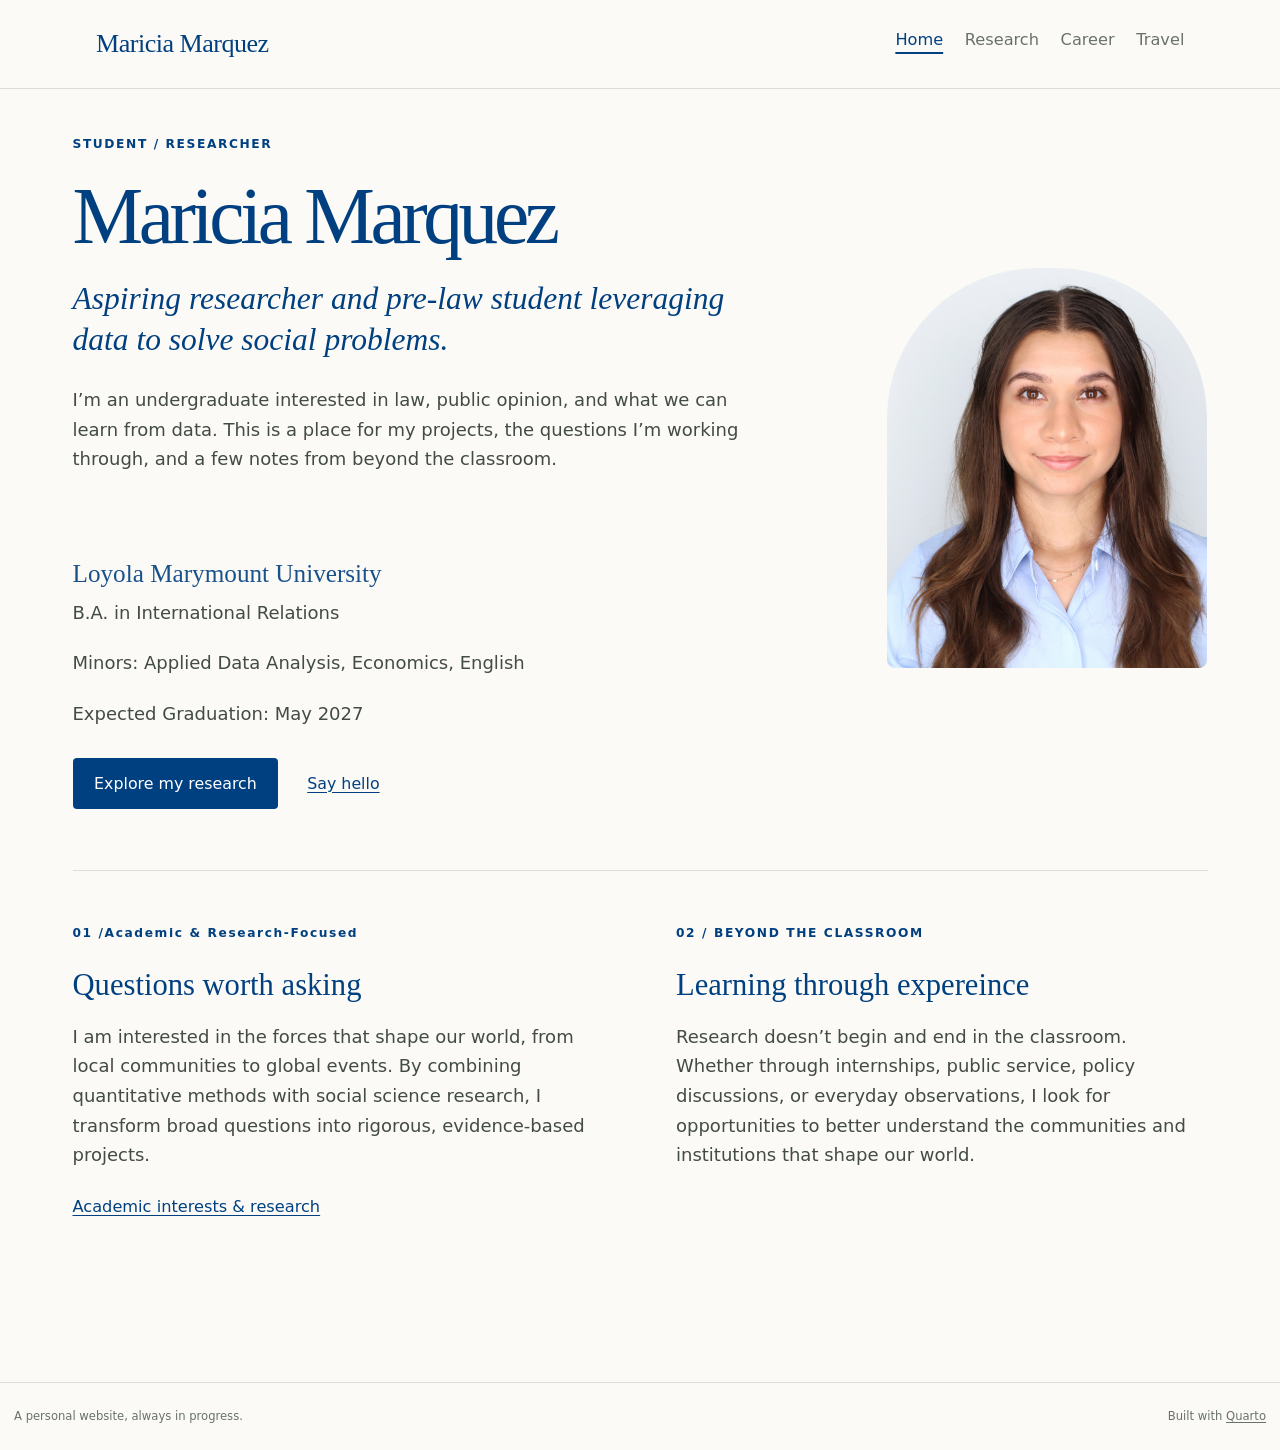
==== commit 5863c0b6: "fix" ====
--- a/docs/index.html
+++ b/docs/index.html
@@ -101,7 +101,9 @@
 <div id="quarto-content" class="quarto-container page-columns page-rows-contents page-layout-full page-navbar">
 <!-- sidebar -->
 <!-- margin-sidebar -->
-    
+    <div id="quarto-margin-sidebar" class="sidebar margin-sidebar zindex-bottom">
+        
+    </div>
 <!-- main -->
 <main class="content column-page" id="quarto-document-content">
 
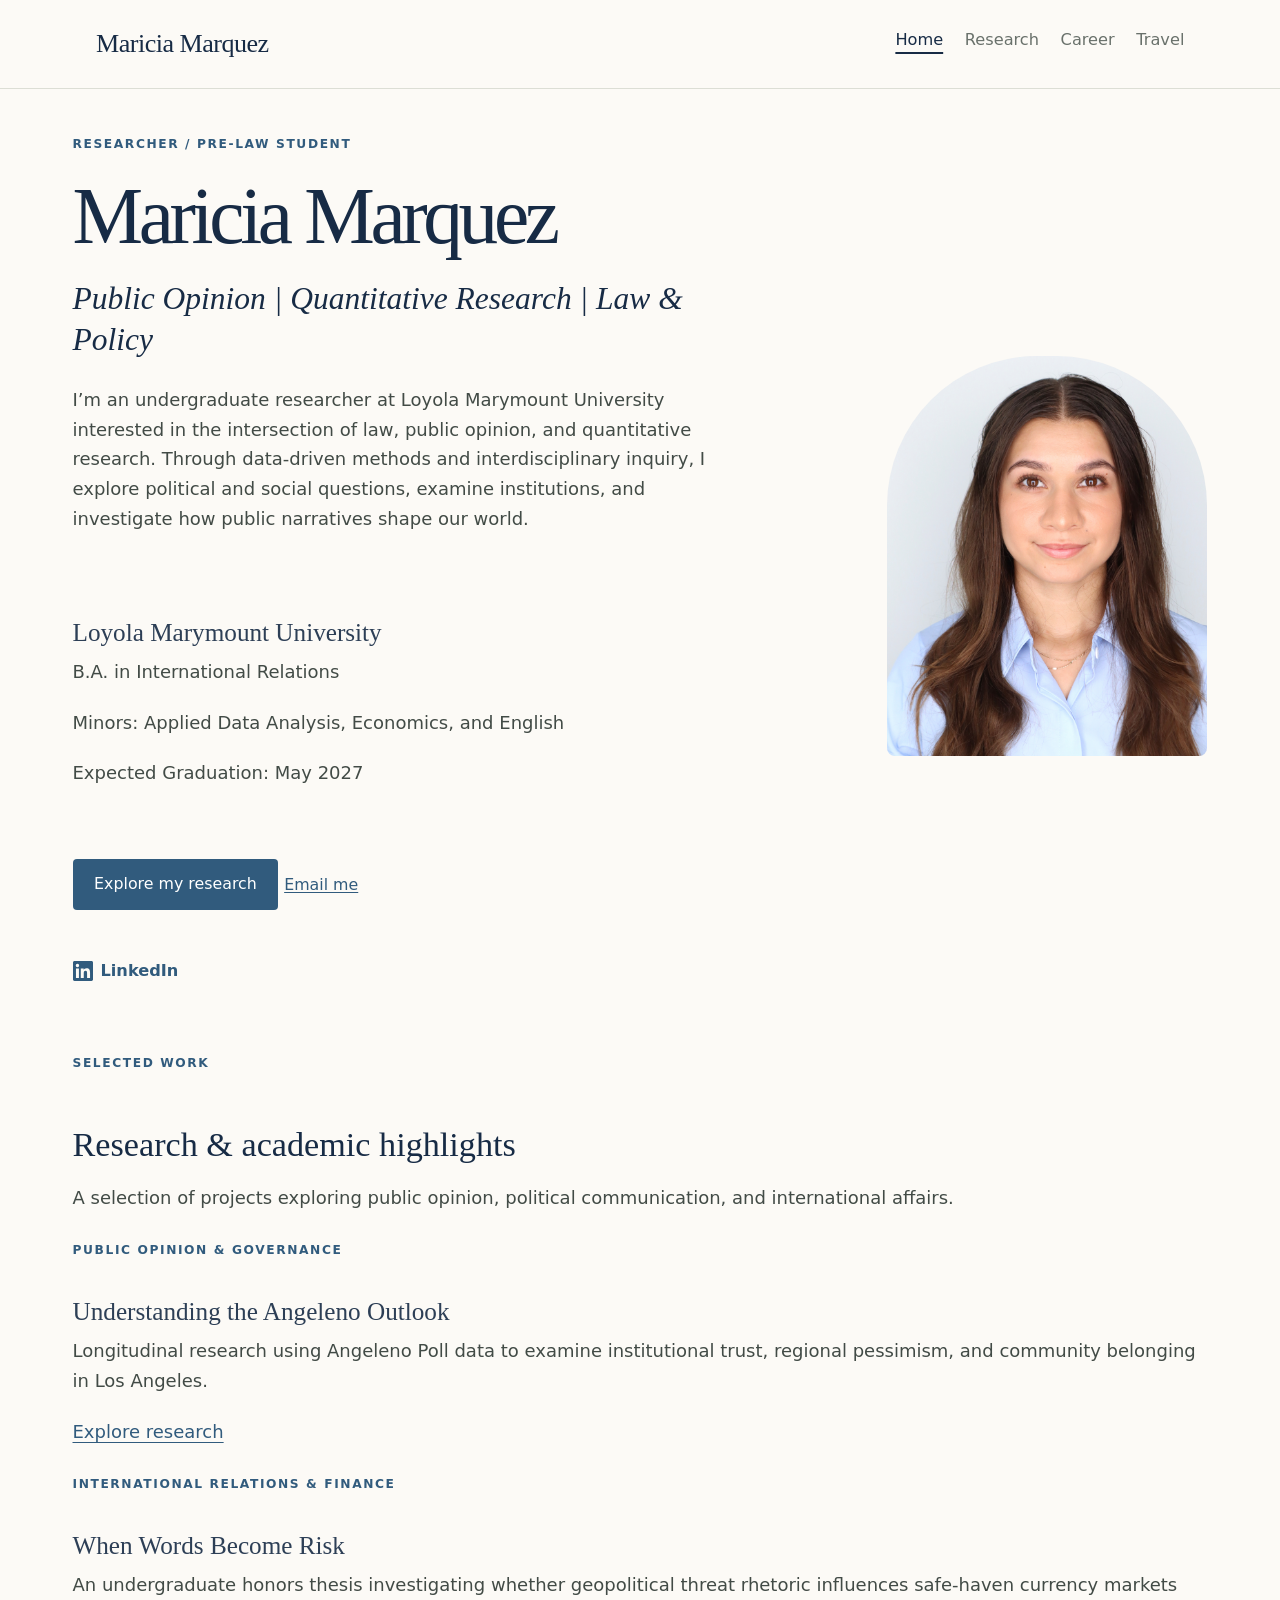
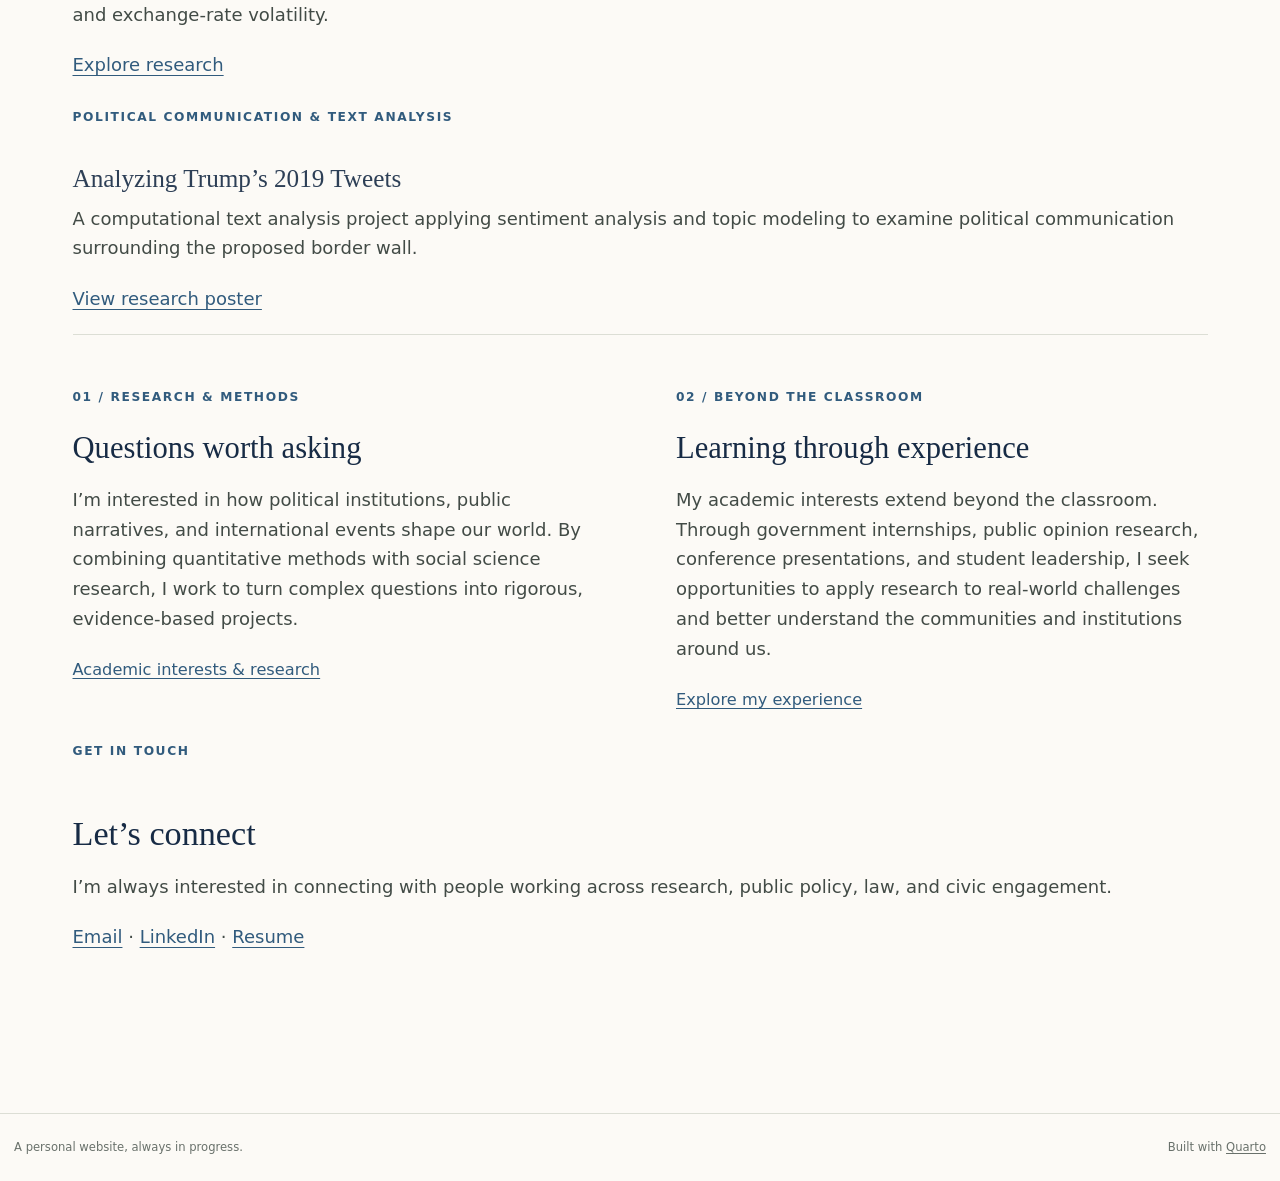
==== commit 2c3a1c6b: "update" ====
--- a/docs/index.html
+++ b/docs/index.html
@@ -101,9 +101,7 @@
 <div id="quarto-content" class="quarto-container page-columns page-rows-contents page-layout-full page-navbar">
 <!-- sidebar -->
 <!-- margin-sidebar -->
-    <div id="quarto-margin-sidebar" class="sidebar margin-sidebar zindex-bottom">
-        
-    </div>
+    
 <!-- main -->
 <main class="content column-page" id="quarto-document-content">
 
@@ -126,45 +124,87 @@
 </header>
 
 
-<!-- HOME: replace the name, introduction, and email below. Keep the ::: layout lines. -->
 <div class="home-hero">
 <div class="hero-copy">
-<p><span class="eyebrow">STUDENT / RESEARCHER</span></p>
+<p><span class="eyebrow">RESEARCHER / PRE-LAW STUDENT</span></p>
 <section id="maricia-marquez" class="level1 display-name">
 <h1 class="display-name">Maricia Marquez</h1>
-<p><span class="hero-subtitle">Aspiring researcher and pre-law student leveraging data to solve social problems.</span></p>
-<p>I’m an undergraduate interested in law, public opinion, and what we can learn from data. This is a place for my projects, the questions I’m working through, and a few notes from beyond the classroom.</p>
+<p><span class="hero-subtitle">Public Opinion | Quantitative Research | Law &amp; Policy</span></p>
+<p>I’m an undergraduate researcher at Loyola Marymount University interested in the intersection of law, public opinion, and quantitative research. Through data-driven methods and interdisciplinary inquiry, I explore political and social questions, examine institutions, and investigate how public narratives shape our world.</p>
 <p><br></p>
 <section id="loyola-marymount-university" class="level3">
 <h3 data-anchor-id="loyola-marymount-university">Loyola Marymount University</h3>
 <p>B.A. in International Relations</p>
-<p>Minors: Applied Data Analysis, Economics, English</p>
-<p>Expected Graduation: May 2027 <br></p>
-<p><a href="./research.html" class="primary-link">Explore my research</a> <a href="mailto:mariciamarquez@gmail.com" class="quiet-link">Say hello</a></p>
+<p>Minors: Applied Data Analysis, Economics, and English</p>
+<p>Expected Graduation: May 2027</p>
+<p><br></p>
+<p><a href="./research.html" class="primary-link">Explore my research</a> <a href="mailto:mariciamarquez@gmail.com" class="quiet-link">Email me</a></p>
+<p><a href="www.linkedin.com/in/maricia-marquez-52366529a" target="_blank" rel="noopener noreferrer" class="social-link"> <svg viewbox="0 0 24 24" aria-hidden="true"> <path fill="currentColor" d="M20.45 20.45h-3.56v-5.57c0-1.33-.03-3.04-1.85-3.04-1.85 0-2.13 1.44-2.13 2.94v5.67H9.35V9h3.42v1.56h.05c.48-.9 1.64-1.85 3.37-1.85 3.6 0 4.26 2.37 4.26 5.46v6.28zM5.34 7.43a2.06 2.06 0 1 1 0-4.12 2.06 2.06 0 0 1 0 4.12zM7.12 20.45H3.56V9h3.56v11.45zM22.23 0H1.77C.79 0 0 .77 0 1.73v20.54C0 23.23.79 24 1.77 24h20.46c.98 0 1.77-.77 1.77-1.73V1.73C24 .77 23.21 0 22.23 0z"></path> </svg> LinkedIn </a></p>
 </section>
 </section>
 </div>
 <div class="hero-photo">
-<!-- Replace images/profile.jpg with your photo. Update the description in fig-alt too. -->
-<p><img src="images/MariciaMarquez_Headshot_copy.jpg" class="img-fluid" alt="Headshot"></p>
-</div>
+<p><img src="images/MariciaMarquez_Headshot_copy.jpg" class="img-fluid" alt="Portrait of Maricia Marquez"></p>
+</div>
+</div>
+<div class="featured-research">
+<p><span class="eyebrow">SELECTED WORK</span></p>
+<section id="research-academic-highlights" class="level2">
+<h2 data-anchor-id="research-academic-highlights">Research &amp; academic highlights</h2>
+<p>A selection of projects exploring public opinion, political communication, and international affairs.</p>
+<div class="research-grid">
+<div class="research-card">
+<p><span class="project-label">PUBLIC OPINION &amp; GOVERNANCE</span></p>
+<section id="understanding-the-angeleno-outlook" class="level3">
+<h3 data-anchor-id="understanding-the-angeleno-outlook">Understanding the Angeleno Outlook</h3>
+<p>Longitudinal research using Angeleno Poll data to examine institutional trust, regional pessimism, and community belonging in Los Angeles.</p>
+<p><a href="./research.html">Explore research</a></p>
+</section>
+</div>
+<div class="research-card">
+<p><span class="project-label">INTERNATIONAL RELATIONS &amp; FINANCE</span></p>
+<section id="when-words-become-risk" class="level3">
+<h3 data-anchor-id="when-words-become-risk">When Words Become Risk</h3>
+<p>An undergraduate honors thesis investigating whether geopolitical threat rhetoric influences safe-haven currency markets and exchange-rate volatility.</p>
+<p><a href="./research.html">Explore research</a></p>
+</section>
+</div>
+<div class="research-card">
+<p><span class="project-label">POLITICAL COMMUNICATION &amp; TEXT ANALYSIS</span></p>
+<section id="analyzing-trumps-2019-tweets" class="level3">
+<h3 data-anchor-id="analyzing-trumps-2019-tweets">Analyzing Trump’s 2019 Tweets</h3>
+<p>A computational text analysis project applying sentiment analysis and topic modeling to examine political communication surrounding the proposed border wall.</p>
+<p><a href="files/research_poster.html">View research poster</a></p>
+</section>
+</div>
+</div>
+</section>
 </div>
 <div class="home-notes">
 <div class="home-note">
-<p><span class="eyebrow">01 /Academic &amp; Research-Focused</span></p>
+<p><span class="eyebrow">01 / RESEARCH &amp; METHODS</span></p>
 <section id="questions-worth-asking" class="level2">
 <h2 data-anchor-id="questions-worth-asking">Questions worth asking</h2>
-<p>I am interested in the forces that shape our world, from local communities to global events. By combining quantitative methods with social science research, I transform broad questions into rigorous, evidence-based projects.</p>
+<p>I’m interested in how political institutions, public narratives, and international events shape our world. By combining quantitative methods with social science research, I work to turn complex questions into rigorous, evidence-based projects.</p>
 <p><a href="./research.html">Academic interests &amp; research</a></p>
 </section>
 </div>
 <div class="home-note">
 <p><span class="eyebrow">02 / BEYOND THE CLASSROOM</span></p>
-<section id="learning-through-expereince" class="level2">
-<h2 data-anchor-id="learning-through-expereince">Learning through expereince</h2>
-<p>Research doesn’t begin and end in the classroom. Whether through internships, public service, policy discussions, or everyday observations, I look for opportunities to better understand the communities and institutions that shape our world.</p>
-</section>
-</div>
+<section id="learning-through-experience" class="level2">
+<h2 data-anchor-id="learning-through-experience">Learning through experience</h2>
+<p>My academic interests extend beyond the classroom. Through government internships, public opinion research, conference presentations, and student leadership, I seek opportunities to apply research to real-world challenges and better understand the communities and institutions around us.</p>
+<p><a href="./career.html">Explore my experience</a></p>
+</section>
+</div>
+</div>
+<div class="home-contact">
+<p><span class="eyebrow">GET IN TOUCH</span></p>
+<section id="lets-connect" class="level2">
+<h2 data-anchor-id="lets-connect">Let’s connect</h2>
+<p>I’m always interested in connecting with people working across research, public policy, law, and civic engagement.</p>
+<p><a href="mailto:mariciamarquez@gmail.com">Email</a> · <a href="www.linkedin.com/in/maricia-marquez-52366529a">LinkedIn</a> · <a href="files/resume.pdf">Resume</a></p>
+</section>
 </div>
 
 
--- a/docs/_design/styles.css
+++ b/docs/_design/styles.css
@@ -2,9 +2,9 @@
    Everything else can stay as it is while you write your site. */
 :root {
   --paper: #fcfaf6;
-  --ink: #004080;
+  --ink: #172b45;
   --body-ink: #424b46;
-  --accent: #004080;
+  --accent: #315b7d;
   --muted: #69716b;
   --rule: #dcded5;
   --serif: Georgia, "Times New Roman", serif;
@@ -63,6 +63,31 @@
 .home-note h2 { font-size: 1.7rem; margin-top: .6rem; margin-bottom: 1rem; }
 .home-note p:last-child a { font-size: .9rem; }
 
+
+
+/* Social links on homepage */
+.social-link {
+  display: inline-flex;
+  align-items: center;
+  gap: 8px;
+  margin-top: 1rem;
+  color: var(--accent);
+  font-size: .9rem;
+  font-weight: 600;
+  text-decoration: none;
+}
+
+.social-link:hover {
+  color: var(--ink);
+  text-decoration: underline;
+}
+
+.social-link svg {
+  width: 20px;
+  height: 20px;
+}
+
+
 /* Photos and the automatic blog list. */
 .travel-photo { width: 100%; max-height: 480px; object-fit: cover; border-radius: 6px; }
 .quarto-listing { margin-top: 2rem; }
